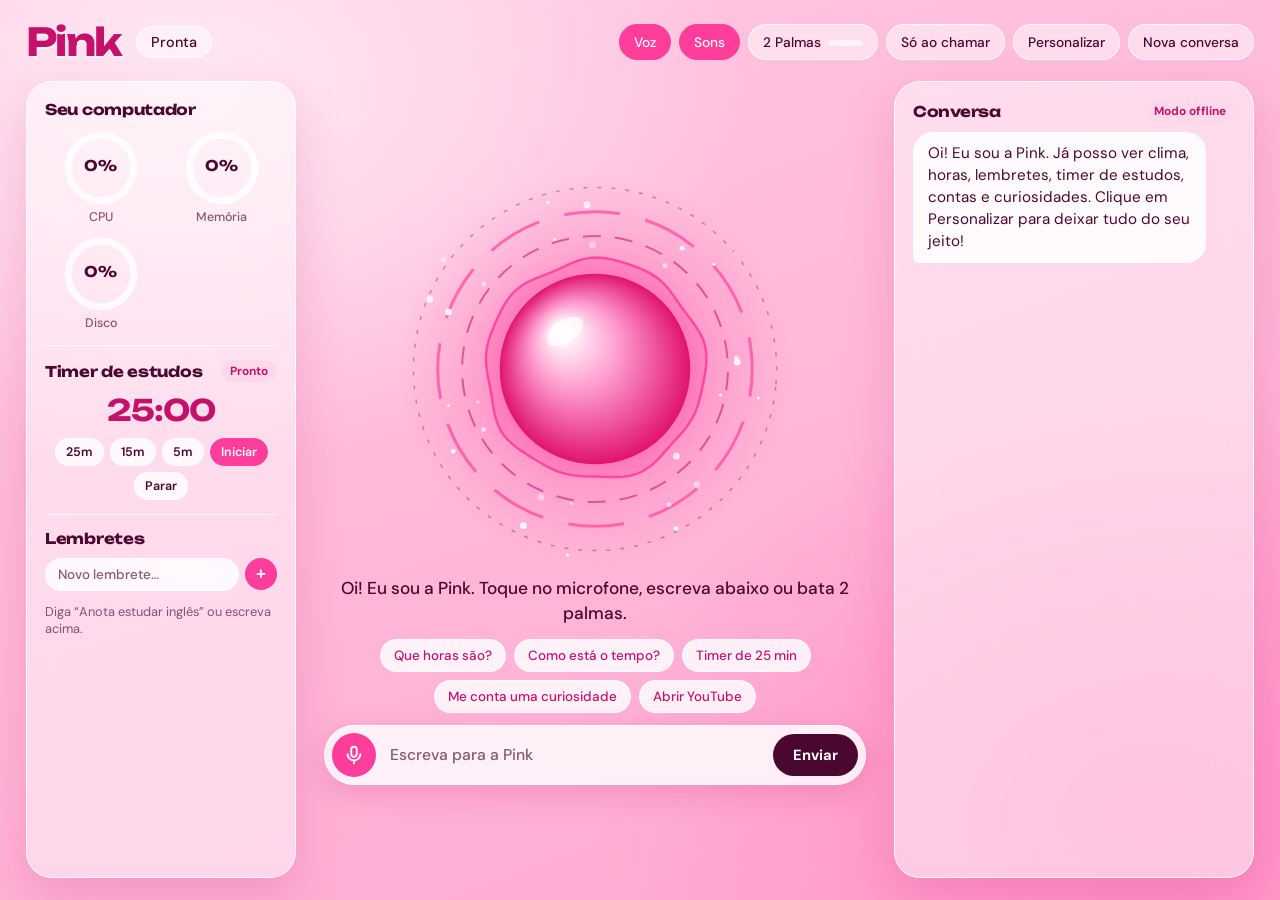
==== web/index.html @ f56048fc "Organiza projeto Pink e adiciona personalização, temas, sons e novos poderes estilo Jarvis Co-author" ====
<!doctype html>
<html lang="pt-BR" data-theme="rosa-neon">
<head>
  <meta charset="utf-8">
  <meta name="viewport" content="width=device-width, initial-scale=1">
  <title>Pink</title>
  <link rel="icon" href="data:image/svg+xml,<svg xmlns='http://www.w3.org/2000/svg' viewBox='0 0 100 100'><circle cx='50' cy='50' r='44' fill='%23ff3d9a'/><circle cx='38' cy='36' r='14' fill='%23ffd9eb'/></svg>">
  <link rel="preconnect" href="https://fonts.googleapis.com">
  <link rel="preconnect" href="https://fonts.gstatic.com" crossorigin>
  <link href="https://fonts.googleapis.com/css2?family=DM+Sans:wght@400;500;700&family=Unbounded:wght@500;700&display=swap" rel="stylesheet">
  <link rel="stylesheet" href="style.css">
</head>
<body>
  <div class="app">
    <header class="top">
      <div class="brand-wrap">
        <h1 id="brand" class="brand">Pink</h1>
        <p id="status" class="status" role="status">Pronta</p>
      </div>
      <div class="toggles">
        <button id="btnVoz" class="toggle" type="button" aria-pressed="true">Voz</button>
        <button id="btnSons" class="toggle" type="button" aria-pressed="true">Sons</button>
        <button id="btnPalmas" class="toggle" type="button" aria-pressed="false">2 Palmas<span class="medidor" aria-hidden="true"><i id="medidorBarra"></i></span></button>
        <button id="btnChamar" class="toggle" type="button" aria-pressed="false">Só ao chamar</button>
        <button id="btnPersonalizar" class="toggle" type="button">Personalizar</button>
        <button id="btnLimpar" class="toggle" type="button">Nova conversa</button>
      </div>
    </header>

    <main class="grid">
      <aside class="panel hud-left" aria-label="Painel de controle">
        <section class="hud-block">
          <h2>Seu computador</h2>
          <div class="gauges-grid">
            <div class="gauge" data-key="cpu"><svg viewBox="0 0 100 100" aria-hidden="true"><circle class="trilho" cx="50" cy="50" r="42"/><circle class="valor" cx="50" cy="50" r="42"/></svg><b>0%</b><span>CPU</span></div>
            <div class="gauge" data-key="ram"><svg viewBox="0 0 100 100" aria-hidden="true"><circle class="trilho" cx="50" cy="50" r="42"/><circle class="valor" cx="50" cy="50" r="42"/></svg><b>0%</b><span>Memória</span></div>
            <div class="gauge" data-key="disco"><svg viewBox="0 0 100 100" aria-hidden="true"><circle class="trilho" cx="50" cy="50" r="42"/><circle class="valor" cx="50" cy="50" r="42"/></svg><b>0%</b><span>Disco</span></div>
            <div class="gauge" data-key="bateria" hidden><svg viewBox="0 0 100 100" aria-hidden="true"><circle class="trilho" cx="50" cy="50" r="42"/><circle class="valor" cx="50" cy="50" r="42"/></svg><b>0%</b><span>Bateria</span></div>
          </div>
        </section>

        <section class="hud-block timer-card">
          <div class="hud-head">
            <h2>Timer de estudos</h2>
            <span id="timerLabel" class="hud-tag">Pronto</span>
          </div>
          <div id="timerDisplay" class="timer-clock">25:00</div>
          <div class="timer-presets">
            <button type="button" class="mini-pill" data-mins="25" data-label="Pomodoro">25m</button>
            <button type="button" class="mini-pill" data-mins="15" data-label="Foco">15m</button>
            <button type="button" class="mini-pill" data-mins="5" data-label="Pausa">5m</button>
            <button id="btnTimerToggle" type="button" class="mini-pill primary">Iniciar</button>
            <button id="btnTimerReset" type="button" class="mini-pill" title="Zerar timer">Parar</button>
          </div>
        </section>

        <section class="hud-block tasks-card">
          <div class="hud-head">
            <h2>Lembretes</h2>
            <button id="btnLimparFeitas" type="button" class="link-btn" hidden>Limpar feitas</button>
          </div>
          <form id="formTarefa" class="task-form" autocomplete="off">
            <input id="inputTarefa" type="text" placeholder="Novo lembrete…" aria-label="Novo lembrete" maxlength="120">
            <button type="submit" aria-label="Adicionar lembrete">+</button>
          </form>
          <ul id="listaTarefas" class="task-list"></ul>
          <p id="tarefasVazio" class="task-empty">Diga “Anota estudar inglês” ou escreva acima.</p>
        </section>
      </aside>

      <section class="stage" aria-label="Conversa por voz">
        <div class="orb-wrap">
          <canvas id="orb" aria-hidden="true"></canvas>
          <div id="orbTimerBadge" class="orb-timer-badge" hidden>
            <span id="orbTimerText">25:00</span>
            <small id="orbTimerSub">Pomodoro</small>
          </div>
        </div>
        <p id="legenda" class="legenda">Toque no microfone ou escreva abaixo.</p>
        <div class="chips" id="chips">
          <button type="button" class="chip">Que horas são?</button>
          <button type="button" class="chip">Como está o tempo?</button>
          <button type="button" class="chip">Timer de 25 min</button>
          <button type="button" class="chip">Me conta uma curiosidade</button>
          <button type="button" class="chip">Abrir YouTube</button>
        </div>
        <form id="composer" class="composer" autocomplete="off">
          <button id="btnMic" class="mic" type="button" aria-label="Falar com a assistente" aria-pressed="false">
            <svg viewBox="0 0 24 24" width="22" height="22" fill="none" stroke="currentColor" stroke-width="2" stroke-linecap="round" stroke-linejoin="round" aria-hidden="true"><rect x="9" y="3" width="6" height="11" rx="3"/><path d="M5 11a7 7 0 0 0 14 0M12 18v3"/></svg>
          </button>
          <input id="texto" type="text" placeholder="Escreva para a Pink" aria-label="Mensagem para a assistente" maxlength="500">
          <button class="enviar" type="submit">Enviar</button>
        </form>
      </section>

      <section class="panel log" aria-label="Histórico da conversa">
        <div class="hud-head">
          <h2>Conversa</h2>
          <span id="modoBadge" class="hud-tag">Modo offline</span>
        </div>
        <div id="log" class="msgs" aria-live="polite"></div>
      </section>
    </main>
  </div>

  <!-- Modal Personalizar -->
  <div id="modalPersonalizar" class="modal-backdrop" hidden role="dialog" aria-modal="true" aria-labelledby="modalTitulo">
    <div class="modal-card">
      <div class="modal-head">
        <h2 id="modalTitulo">Personalizar Assistente</h2>
        <button id="btnFecharModal" class="close-btn" type="button" aria-label="Fechar">✕</button>
      </div>

      <div class="modal-body">
        <div class="field-group">
          <label for="prefAssistente">Nome da assistente</label>
          <input id="prefAssistente" type="text" maxlength="24" placeholder="Ex: Pink, Aurora, Luna">
          <div class="name-suggestions" id="nameSuggestions">
            <button type="button" class="mini-pill" data-name="Pink">Pink</button>
            <button type="button" class="mini-pill" data-name="Aurora">Aurora</button>
            <button type="button" class="mini-pill" data-name="Luna">Luna</button>
            <button type="button" class="mini-pill" data-name="Vênus">Vênus</button>
            <button type="button" class="mini-pill" data-name="Íris">Íris</button>
            <button type="button" class="mini-pill" data-name="Stella">Stella</button>
          </div>
        </div>

        <div class="field-row">
          <div class="field-group">
            <label for="prefUsuario">Como ela te chama</label>
            <input id="prefUsuario" type="text" maxlength="24" placeholder="Seu nome (ex: Manu)">
          </div>
          <div class="field-group">
            <label for="prefCidade">Sua cidade (clima)</label>
            <input id="prefCidade" type="text" maxlength="40" placeholder="Ex: Curitiba">
          </div>
        </div>

        <div class="field-group">
          <span>Personalidade</span>
          <div class="option-grid" id="personalityGrid">
            <button type="button" class="opt-card" data-personality="carinhosa"><b>Doce &amp; Amigável</b><small>Gentil e acolhedora</small></button>
            <button type="button" class="opt-card" data-personality="jarvis"><b>Jarvis Elegante</b><small>IA de laboratório chique</small></button>
            <button type="button" class="opt-card" data-personality="divertida"><b>Divertida</b><small>Animada e espirituosa</small></button>
            <button type="button" class="opt-card" data-personality="estudos"><b>Foco &amp; Estudos</b><small>Organizada e produtiva</small></button>
          </div>
        </div>

        <div class="field-group">
          <span>Paleta de cores</span>
          <div class="theme-grid" id="themeGrid">
            <button type="button" class="theme-swatch" data-theme-pick="rosa-neon"><i class="dot dot-rosa"></i>Rosa Neon</button>
            <button type="button" class="theme-swatch" data-theme-pick="rose-gold"><i class="dot dot-rosegold"></i>Rose Gold</button>
            <button type="button" class="theme-swatch" data-theme-pick="lilas-galaxy"><i class="dot dot-lilas"></i>Lilás Galáxia</button>
            <button type="button" class="theme-swatch" data-theme-pick="cereja-cyber"><i class="dot dot-cyber"></i>Cereja Cyber</button>
          </div>
        </div>

        <div class="field-group">
          <span>Estilo do holograma</span>
          <div class="option-grid cols-3" id="orbGrid">
            <button type="button" class="opt-card" data-orb="orbital"><b>Orbital</b><small>Anéis clássicos</small></button>
            <button type="button" class="opt-card" data-orb="estelar"><b>Estelar</b><small>Com partículas</small></button>
            <button type="button" class="opt-card" data-orb="cristal"><b>Cristal Jarvis</b><small>HUD hexagonal</small></button>
          </div>
        </div>

        <div class="field-group">
          <label for="prefVoz">Voz (navegador)</label>
          <div class="voice-row">
            <select id="prefVoz"></select>
            <button id="btnTestarVoz" type="button" class="mini-pill primary">Testar voz</button>
          </div>
        </div>
      </div>

      <div class="modal-foot">
        <button id="btnSalvarModal" type="button" class="enviar">Pronto</button>
      </div>
    </div>
  </div>

  <script src="sfx.js"></script>
  <script src="palmas.js"></script>
  <script src="app.js"></script>
</body>
</html>
---- web/style.css ----
:root,
html[data-theme="rosa-neon"] {
  --bg-grad-1: #ffe9f4;
  --bg-grad-2: #ff8fc4;
  --bg-base-1: #ffc9e2;
  --bg-base-2: #ffa6d1;
  --accent-100: #ffd9eb;
  --accent-200: #ffb8d9;
  --accent-400: #ff6fb4;
  --accent-500: #ff3d9a;
  --accent-700: #c4126b;
  --texto: #4a0830;
  --texto-suave: rgba(74, 8, 48, .66);
  --vidro: rgba(255, 255, 255, .48);
  --vidro-forte: rgba(255, 255, 255, .82);
  --vidro-borda: rgba(255, 255, 255, .75);
  --bolha-ia: rgba(255, 255, 255, .88);
  --bolha-user-bg: #ff3d9a;
  --bolha-user-fg: #ffffff;
  --sombra: rgba(196, 18, 107, .18);
  --trilho: rgba(255, 255, 255, .78);
  --btn-escuro: #4a0830;
  --btn-escuro-fg: #ffffff;
  --brand-shadow: rgba(255, 255, 255, .7);
}

html[data-theme="rose-gold"] {
  --bg-grad-1: #fff5f0;
  --bg-grad-2: #e3a79c;
  --bg-base-1: #f8e3dc;
  --bg-base-2: #eec5ba;
  --accent-100: #fce9e4;
  --accent-200: #f3c4b9;
  --accent-400: #df8e82;
  --accent-500: #c7626c;
  --accent-700: #8e3540;
  --texto: #3e1920;
  --texto-suave: rgba(62, 25, 32, .68);
  --vidro: rgba(255, 249, 246, .52);
  --vidro-forte: rgba(255, 250, 247, .88);
  --vidro-borda: rgba(255, 255, 255, .78);
  --bolha-ia: rgba(255, 251, 249, .92);
  --bolha-user-bg: #c7626c;
  --bolha-user-fg: #ffffff;
  --sombra: rgba(142, 53, 64, .18);
  --trilho: rgba(255, 255, 255, .82);
  --btn-escuro: #4b1d25;
  --btn-escuro-fg: #ffffff;
  --brand-shadow: rgba(255, 255, 255, .75);
}

html[data-theme="lilas-galaxy"] {
  --bg-grad-1: #f8f2ff;
  --bg-grad-2: #b98aff;
  --bg-base-1: #eadcff;
  --bg-base-2: #d2b2ff;
  --accent-100: #f0e3ff;
  --accent-200: #dabfff;
  --accent-400: #b26eff;
  --accent-500: #9333ea;
  --accent-700: #6b21a8;
  --texto: #2b0f4a;
  --texto-suave: rgba(43, 15, 74, .68);
  --vidro: rgba(255, 255, 255, .48);
  --vidro-forte: rgba(255, 255, 255, .85);
  --vidro-borda: rgba(255, 255, 255, .75);
  --bolha-ia: rgba(255, 255, 255, .9);
  --bolha-user-bg: #9333ea;
  --bolha-user-fg: #ffffff;
  --sombra: rgba(107, 33, 168, .18);
  --trilho: rgba(255, 255, 255, .78);
  --btn-escuro: #311056;
  --btn-escuro-fg: #ffffff;
  --brand-shadow: rgba(255, 255, 255, .7);
}

html[data-theme="cereja-cyber"] {
  --bg-grad-1: #3b0836;
  --bg-grad-2: #12061e;
  --bg-base-1: #160417;
  --bg-base-2: #240726;
  --accent-100: rgba(255, 61, 154, .2);
  --accent-200: rgba(255, 111, 180, .35);
  --accent-400: #ff79c6;
  --accent-500: #ff2e93;
  --accent-700: #ff85c8;
  --texto: #ffeaf6;
  --texto-suave: rgba(255, 224, 242, .72);
  --vidro: rgba(36, 9, 38, .66);
  --vidro-forte: rgba(48, 12, 50, .92);
  --vidro-borda: rgba(255, 102, 184, .34);
  --bolha-ia: rgba(54, 15, 56, .88);
  --bolha-user-bg: #ff2e93;
  --bolha-user-fg: #ffffff;
  --sombra: rgba(0, 0, 0, .45);
  --trilho: rgba(255, 255, 255, .14);
  --btn-escuro: #ff2e93;
  --btn-escuro-fg: #ffffff;
  --brand-shadow: rgba(255, 46, 147, .35);
}

:root {
  --raio-painel: 26px;
  --raio-controle: 999px;
  --fonte-titulo: "Unbounded", "Trebuchet MS", sans-serif;
  --fonte-texto: "DM Sans", "Segoe UI", system-ui, sans-serif;
}

* { box-sizing: border-box; }
[hidden] { display: none !important; }

html, body { height: 100%; margin: 0; }

body {
  font-family: var(--fonte-texto);
  color: var(--texto);
  background:
    radial-gradient(900px 600px at 15% 10%, var(--bg-grad-1) 0%, transparent 62%),
    radial-gradient(900px 700px at 90% 90%, var(--bg-grad-2) 0%, transparent 62%),
    linear-gradient(160deg, var(--bg-base-1) 0%, var(--bg-base-2) 100%);
  background-attachment: fixed;
  overflow: hidden;
  transition: background .35s ease, color .25s ease;
}

.app {
  height: 100%;
  display: flex;
  flex-direction: column;
  padding: 18px 26px 22px;
  gap: 16px;
  max-width: 1540px;
  margin: 0 auto;
}

/* ---- Topo ---- */
.top { display: flex; align-items: center; gap: 14px; flex-wrap: wrap; }
.brand-wrap { display: flex; align-items: center; gap: 14px; }
.brand {
  font-family: var(--fonte-titulo);
  font-weight: 700;
  font-size: clamp(1.8rem, 3vw, 2.7rem);
  letter-spacing: -.04em;
  margin: 0;
  color: var(--accent-700);
  text-shadow: 0 2px 0 var(--brand-shadow);
}
.status {
  margin: 0;
  padding: 6px 14px;
  border-radius: var(--raio-controle);
  background: var(--vidro);
  border: 1px solid var(--vidro-borda);
  font-weight: 500;
  font-size: .9rem;
}
.toggles { margin-left: auto; display: flex; gap: 8px; flex-wrap: wrap; }
.toggle {
  font: 500 .86rem var(--fonte-texto);
  color: var(--texto);
  background: var(--vidro);
  border: 1px solid var(--vidro-borda);
  padding: 8px 14px;
  border-radius: var(--raio-controle);
  cursor: pointer;
  transition: background .2s, color .2s, transform .15s, border-color .2s;
}
.toggle:hover { background: var(--vidro-forte); transform: translateY(-1px); }
.toggle[aria-pressed="true"] {
  background: var(--accent-500);
  color: #fff;
  border-color: var(--accent-500);
}

.medidor {
  display: inline-block; width: 34px; height: 6px; margin-left: 8px;
  border-radius: 6px; background: rgba(255, 255, 255, .65);
  vertical-align: middle; overflow: hidden;
}
.medidor i { display: block; height: 100%; width: 0; background: var(--accent-700); }

/* ---- Grade ---- */
.grid {
  flex: 1;
  min-height: 0;
  display: grid;
  grid-template-columns: 270px minmax(0, 1fr) 360px;
  gap: 18px;
}

.panel {
  background: var(--vidro);
  border: 1px solid var(--vidro-borda);
  border-radius: var(--raio-painel);
  backdrop-filter: blur(18px);
  -webkit-backdrop-filter: blur(18px);
  padding: 18px;
  box-shadow: 0 18px 50px var(--sombra);
  min-height: 0;
}
.panel h2 {
  margin: 0;
  font: 700 .92rem var(--fonte-titulo);
  letter-spacing: -.02em;
}
.hud-head {
  display: flex;
  align-items: center;
  justify-content: space-between;
  gap: 8px;
  margin-bottom: 10px;
}
.hud-tag {
  font-size: .74rem;
  font-weight: 700;
  padding: 3px 9px;
  border-radius: var(--raio-controle);
  background: var(--accent-100);
  color: var(--accent-700);
}

/* ---- Painel Esquerdo ---- */
.hud-left {
  display: flex;
  flex-direction: column;
  gap: 14px;
  overflow-y: auto;
}
.hud-left::-webkit-scrollbar { width: 6px; }
.hud-left::-webkit-scrollbar-thumb { background: var(--accent-200); border-radius: 8px; }

.hud-block {
  padding-bottom: 14px;
  border-bottom: 1px solid var(--vidro-borda);
}
.hud-block:last-child { padding-bottom: 0; border-bottom: 0; }
.hud-block > h2 { margin-bottom: 10px; }

.gauges-grid {
  display: grid;
  grid-template-columns: repeat(2, 1fr);
  gap: 10px;
}
.gauge { position: relative; display: grid; justify-items: center; gap: 2px; }
.gauge svg { width: 78px; height: 78px; transform: rotate(-90deg); }
.gauge circle { fill: none; stroke-width: 9; }
.gauge .trilho { stroke: var(--trilho); }
.gauge .valor {
  stroke: var(--accent-500);
  stroke-linecap: round;
  stroke-dasharray: 264;
  stroke-dashoffset: 264;
  transition: stroke-dashoffset .8s ease;
}
.gauge b {
  position: absolute; top: 27px;
  font: 700 .92rem var(--fonte-titulo);
  letter-spacing: -.03em;
}
.gauge span { font-size: .78rem; font-weight: 500; color: var(--texto-suave); }

/* ---- Timer ---- */
.timer-clock {
  font: 700 1.85rem var(--fonte-titulo);
  letter-spacing: -.03em;
  color: var(--accent-700);
  text-align: center;
  margin: 4px 0 10px;
}
.timer-presets {
  display: flex;
  flex-wrap: wrap;
  gap: 6px;
  justify-content: center;
}
.mini-pill {
  font: 600 .78rem var(--fonte-texto);
  padding: 5px 10px;
  border-radius: var(--raio-controle);
  border: 1px solid var(--vidro-borda);
  background: var(--vidro-forte);
  color: var(--texto);
  cursor: pointer;
  transition: background .15s, transform .12s;
}
.mini-pill:hover { transform: translateY(-1px); }
.mini-pill.primary {
  background: var(--accent-500);
  border-color: var(--accent-500);
  color: #fff;
}

/* ---- Lembretes ---- */
.link-btn {
  border: 0;
  background: transparent;
  color: var(--accent-700);
  font: 600 .76rem var(--fonte-texto);
  cursor: pointer;
  padding: 2px 4px;
}
.link-btn:hover { text-decoration: underline; }

.task-form {
  display: flex;
  gap: 6px;
  margin-bottom: 8px;
}
.task-form input {
  flex: 1;
  min-width: 0;
  border: 1px solid var(--vidro-borda);
  border-radius: var(--raio-controle);
  background: var(--vidro-forte);
  color: var(--texto);
  padding: 7px 12px;
  font: 500 .84rem var(--fonte-texto);
}
.task-form input::placeholder { color: var(--texto-suave); }
.task-form button {
  width: 32px;
  height: 32px;
  border: 0;
  border-radius: 50%;
  background: var(--accent-500);
  color: #fff;
  font-weight: 700;
  font-size: 1.05rem;
  cursor: pointer;
  flex-shrink: 0;
}

.task-list {
  list-style: none;
  margin: 0;
  padding: 0;
  display: flex;
  flex-direction: column;
  gap: 6px;
  max-height: 180px;
  overflow-y: auto;
}
.task-item {
  display: flex;
  align-items: center;
  gap: 8px;
  padding: 6px 10px;
  border-radius: 12px;
  background: var(--vidro-forte);
  font-size: .84rem;
}
.task-item label {
  flex: 1;
  display: flex;
  align-items: center;
  gap: 8px;
  cursor: pointer;
  min-width: 0;
}
.task-item input[type="checkbox"] {
  accent-color: var(--accent-500);
  cursor: pointer;
  flex-shrink: 0;
}
.task-item span {
  overflow: hidden;
  text-overflow: ellipsis;
  white-space: nowrap;
}
.task-item.done span {
  text-decoration: line-through;
  opacity: .55;
}
.task-del {
  border: 0;
  background: transparent;
  color: var(--texto-suave);
  cursor: pointer;
  font-size: .85rem;
  padding: 2px 4px;
}
.task-del:hover { color: var(--accent-700); }
.task-empty {
  margin: 4px 0 0;
  font-size: .8rem;
  color: var(--texto-suave);
  line-height: 1.35;
}

/* ---- Palco ---- */
.stage {
  display: flex;
  flex-direction: column;
  align-items: center;
  justify-content: center;
  gap: 12px;
  min-height: 0;
  padding: 0 10px;
}
.orb-wrap {
  position: relative;
  display: grid;
  place-items: center;
  width: min(100%, 390px);
  aspect-ratio: 1;
  flex-shrink: 1;
  min-height: 0;
}
#orb { width: 100%; height: 100%; display: block; }
.orb-timer-badge {
  position: absolute;
  bottom: 8px;
  padding: 5px 14px;
  border-radius: var(--raio-controle);
  background: var(--vidro-forte);
  border: 1px solid var(--vidro-borda);
  box-shadow: 0 8px 24px var(--sombra);
  display: flex;
  align-items: baseline;
  gap: 8px;
  pointer-events: none;
}
.orb-timer-badge span {
  font: 700 .95rem var(--fonte-titulo);
  color: var(--accent-700);
}
.orb-timer-badge small {
  font-size: .78rem;
  font-weight: 600;
  color: var(--texto-suave);
}

.legenda {
  margin: 0;
  min-height: 2.9em;
  max-width: 560px;
  text-align: center;
  font-size: 1.08rem;
  line-height: 1.42;
  font-weight: 500;
}
.chips { display: flex; flex-wrap: wrap; gap: 8px; justify-content: center; max-width: 640px; }
.chip {
  font: 500 .84rem var(--fonte-texto);
  color: var(--accent-700);
  background: var(--vidro-forte);
  border: 1px solid var(--vidro-borda);
  padding: 7px 13px;
  border-radius: var(--raio-controle);
  cursor: pointer;
  transition: transform .15s, background .2s;
}
.chip:hover { transform: translateY(-1px); background: var(--vidro-forte); filter: brightness(1.04); }

.composer {
  width: min(100%, 620px);
  display: flex; align-items: center; gap: 10px;
  background: var(--vidro-forte);
  border: 1px solid var(--vidro-borda);
  border-radius: var(--raio-controle);
  padding: 7px;
  box-shadow: 0 10px 30px var(--sombra);
}
.composer input {
  flex: 1; border: 0; outline: 0; background: transparent;
  font: 500 .98rem var(--fonte-texto); color: var(--texto); padding: 8px 4px; min-width: 0;
}
.composer input::placeholder { color: var(--texto-suave); }
.mic {
  width: 44px; height: 44px; border-radius: 50%; border: 0; cursor: pointer;
  background: var(--accent-500); color: #fff; display: grid; place-items: center;
  transition: transform .2s, box-shadow .2s, background .2s; flex-shrink: 0;
}
.mic:hover { transform: scale(1.06); }
.mic[aria-pressed="true"] {
  background: var(--accent-700);
  box-shadow: 0 0 0 6px rgba(255, 61, 154, .32);
}
.enviar {
  border: 0; cursor: pointer; border-radius: var(--raio-controle);
  padding: 11px 20px; font: 700 .92rem var(--fonte-texto);
  background: var(--btn-escuro); color: var(--btn-escuro-fg); transition: filter .2s;
}
.enviar:hover { filter: brightness(1.12); }

/* ---- Conversa ---- */
.log { display: flex; flex-direction: column; }
.msgs { flex: 1; overflow-y: auto; display: flex; flex-direction: column; gap: 11px; padding-right: 4px; }
.msg { max-width: 92%; padding: 11px 15px; line-height: 1.44; font-size: .95rem; }
.msg.voce {
  align-self: flex-end; background: var(--bolha-user-bg); color: var(--bolha-user-fg);
  border-radius: 20px 20px 6px 20px;
}
.msg.pink {
  align-self: flex-start; background: var(--bolha-ia); color: var(--texto);
  border-radius: 20px 20px 20px 6px;
}
.msg .acao {
  display: block; margin-top: 8px; padding-top: 7px;
  border-top: 1px dashed var(--accent-200); font-size: .84rem; color: var(--accent-700);
}
.msg .acao-link {
  display: inline-flex;
  align-items: center;
  gap: 5px;
  margin-top: 8px;
  margin-right: 6px;
  padding: 5px 11px;
  border-radius: var(--raio-controle);
  background: var(--accent-100);
  color: var(--accent-700);
  font-size: .82rem;
  font-weight: 700;
  text-decoration: none;
}
.msg .acao-link:hover { filter: brightness(0.95); }

.msgs::-webkit-scrollbar { width: 7px; }
.msgs::-webkit-scrollbar-thumb { background: var(--accent-200); border-radius: 8px; }

/* ---- Modal Personalizar ---- */
.modal-backdrop {
  position: fixed;
  inset: 0;
  z-index: 40;
  background: rgba(20, 4, 18, .48);
  backdrop-filter: blur(6px);
  display: grid;
  place-items: center;
  padding: 20px;
}
.modal-card {
  width: min(100%, 560px);
  max-height: 90vh;
  overflow-y: auto;
  background: var(--vidro-forte);
  color: var(--texto);
  border: 1px solid var(--vidro-borda);
  border-radius: 28px;
  padding: 22px 24px;
  box-shadow: 0 24px 70px rgba(0, 0, 0, .28);
}
.modal-head {
  display: flex;
  align-items: center;
  justify-content: space-between;
  margin-bottom: 16px;
}
.modal-head h2 {
  margin: 0;
  font: 700 1.15rem var(--fonte-titulo);
}
.close-btn {
  width: 34px; height: 34px;
  border-radius: 50%;
  border: 1px solid var(--vidro-borda);
  background: var(--vidro);
  color: var(--texto);
  cursor: pointer;
  font-size: 1rem;
}
.modal-body { display: flex; flex-direction: column; gap: 16px; }
.field-row { display: grid; grid-template-columns: 1fr 1fr; gap: 12px; }
.field-group { display: flex; flex-direction: column; gap: 7px; }
.field-group label, .field-group > span {
  font-size: .84rem;
  font-weight: 700;
  color: var(--texto-suave);
}
.field-group input, .field-group select {
  border: 1px solid var(--vidro-borda);
  background: var(--vidro);
  color: var(--texto);
  border-radius: 14px;
  padding: 10px 12px;
  font: 500 .92rem var(--fonte-texto);
}
.name-suggestions { display: flex; flex-wrap: wrap; gap: 6px; }

.option-grid { display: grid; grid-template-columns: 1fr 1fr; gap: 8px; }
.option-grid.cols-3 { grid-template-columns: repeat(3, 1fr); }
.opt-card {
  text-align: left;
  padding: 10px 12px;
  border-radius: 16px;
  border: 1px solid var(--vidro-borda);
  background: var(--vidro);
  color: var(--texto);
  cursor: pointer;
  display: flex;
  flex-direction: column;
  gap: 2px;
  transition: border-color .15s, background .15s;
}
.opt-card b { font-size: .88rem; }
.opt-card small { font-size: .76rem; color: var(--texto-suave); }
.opt-card.active {
  border-color: var(--accent-500);
  background: var(--accent-100);
}

.theme-grid { display: grid; grid-template-columns: repeat(2, 1fr); gap: 8px; }
.theme-swatch {
  display: flex;
  align-items: center;
  gap: 10px;
  padding: 10px 12px;
  border-radius: 16px;
  border: 1px solid var(--vidro-borda);
  background: var(--vidro);
  color: var(--texto);
  font: 600 .86rem var(--fonte-texto);
  cursor: pointer;
}
.theme-swatch.active {
  border-color: var(--accent-500);
  background: var(--accent-100);
}
.dot {
  width: 20px; height: 20px; border-radius: 50%; flex-shrink: 0;
  border: 2px solid #fff;
}
.dot-rosa { background: linear-gradient(135deg, #ff8fc4, #ff3d9a); }
.dot-rosegold { background: linear-gradient(135deg, #f3c4b9, #c7626c); }
.dot-lilas { background: linear-gradient(135deg, #d2b2ff, #9333ea); }
.dot-cyber { background: linear-gradient(135deg, #240726, #ff2e93); }

.voice-row { display: flex; gap: 8px; }
.voice-row select { flex: 1; min-width: 0; }
.modal-foot { margin-top: 18px; display: flex; justify-content: flex-end; }

/* ---- Foco e acessibilidade ---- */
button:focus-visible, input:focus-visible, select:focus-visible {
  outline: 3px solid var(--accent-700);
  outline-offset: 2px;
}

/* ---- Telas menores ---- */
@media (max-width: 1120px) {
  body { overflow: auto; }
  .app { height: auto; min-height: 100%; padding: 14px; }
  .grid { grid-template-columns: 1fr; }
  .stage { order: -1; }
  .orb-wrap { width: min(100%, 300px); }
  .log { height: 360px; }
}
@media (max-width: 600px) {
  .field-row, .option-grid.cols-3 { grid-template-columns: 1fr; }
}

@media (prefers-reduced-motion: reduce) {
  * { transition: none !important; }
}
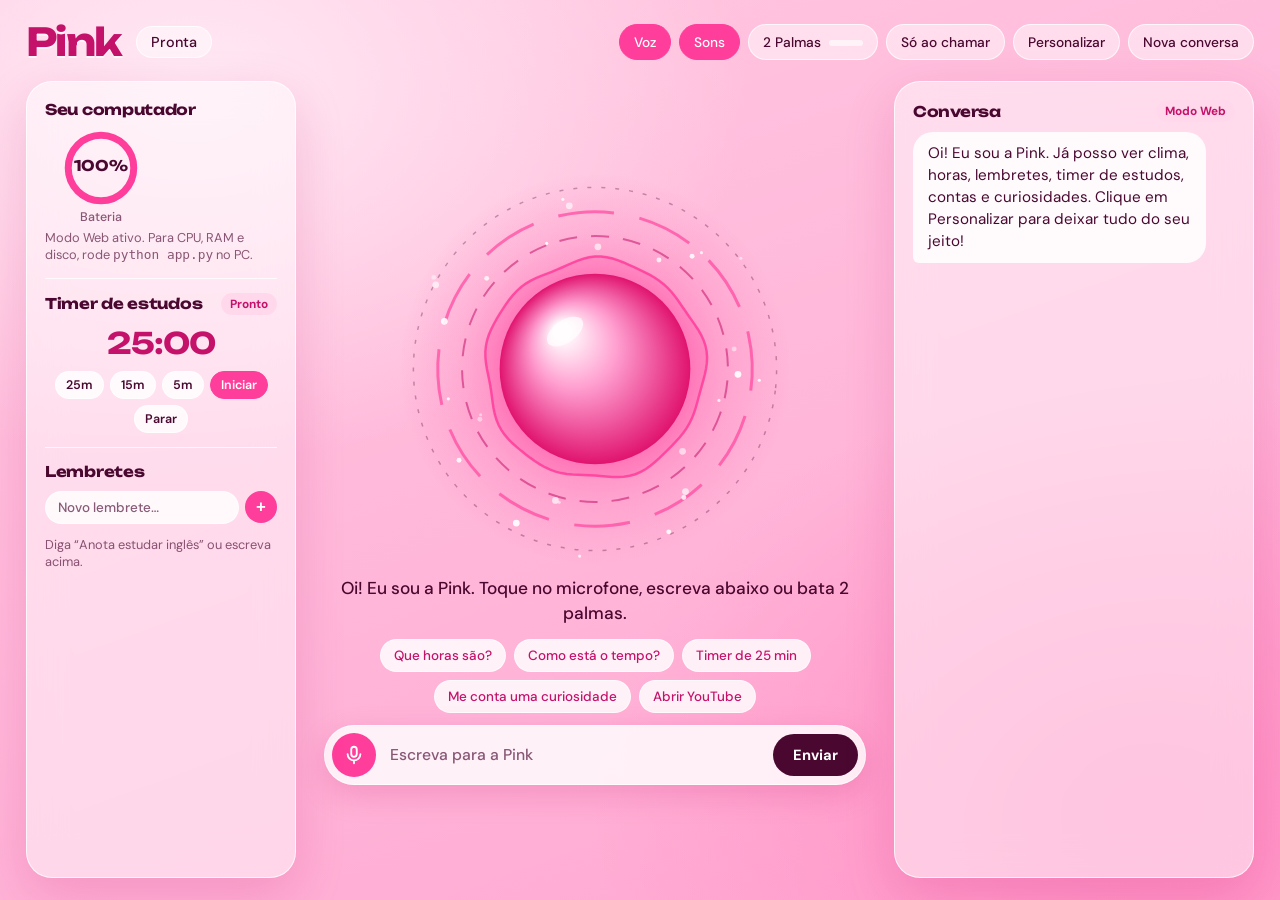
==== commit de27091e: "Corrige erro 404 do GitHub Pages e adiciona modo Web completo no navegador Co-authored-by: arena-age" ====
--- a/web/index.html
+++ b/web/index.html
@@ -31,12 +31,13 @@
       <aside class="panel hud-left" aria-label="Painel de controle">
         <section class="hud-block">
           <h2>Seu computador</h2>
-          <div class="gauges-grid">
+          <div id="gaugesGrid" class="gauges-grid">
             <div class="gauge" data-key="cpu"><svg viewBox="0 0 100 100" aria-hidden="true"><circle class="trilho" cx="50" cy="50" r="42"/><circle class="valor" cx="50" cy="50" r="42"/></svg><b>0%</b><span>CPU</span></div>
             <div class="gauge" data-key="ram"><svg viewBox="0 0 100 100" aria-hidden="true"><circle class="trilho" cx="50" cy="50" r="42"/><circle class="valor" cx="50" cy="50" r="42"/></svg><b>0%</b><span>Memória</span></div>
             <div class="gauge" data-key="disco"><svg viewBox="0 0 100 100" aria-hidden="true"><circle class="trilho" cx="50" cy="50" r="42"/><circle class="valor" cx="50" cy="50" r="42"/></svg><b>0%</b><span>Disco</span></div>
             <div class="gauge" data-key="bateria" hidden><svg viewBox="0 0 100 100" aria-hidden="true"><circle class="trilho" cx="50" cy="50" r="42"/><circle class="valor" cx="50" cy="50" r="42"/></svg><b>0%</b><span>Bateria</span></div>
           </div>
+          <p id="pcHint" class="task-empty" hidden>Modo Web ativo. Para CPU, RAM e disco, rode <code>python app.py</code> no PC.</p>
         </section>
 
         <section class="hud-block timer-card">
@@ -182,6 +183,7 @@
 
   <script src="sfx.js"></script>
   <script src="palmas.js"></script>
+  <script src="local_brain.js"></script>
   <script src="app.js"></script>
 </body>
 </html>
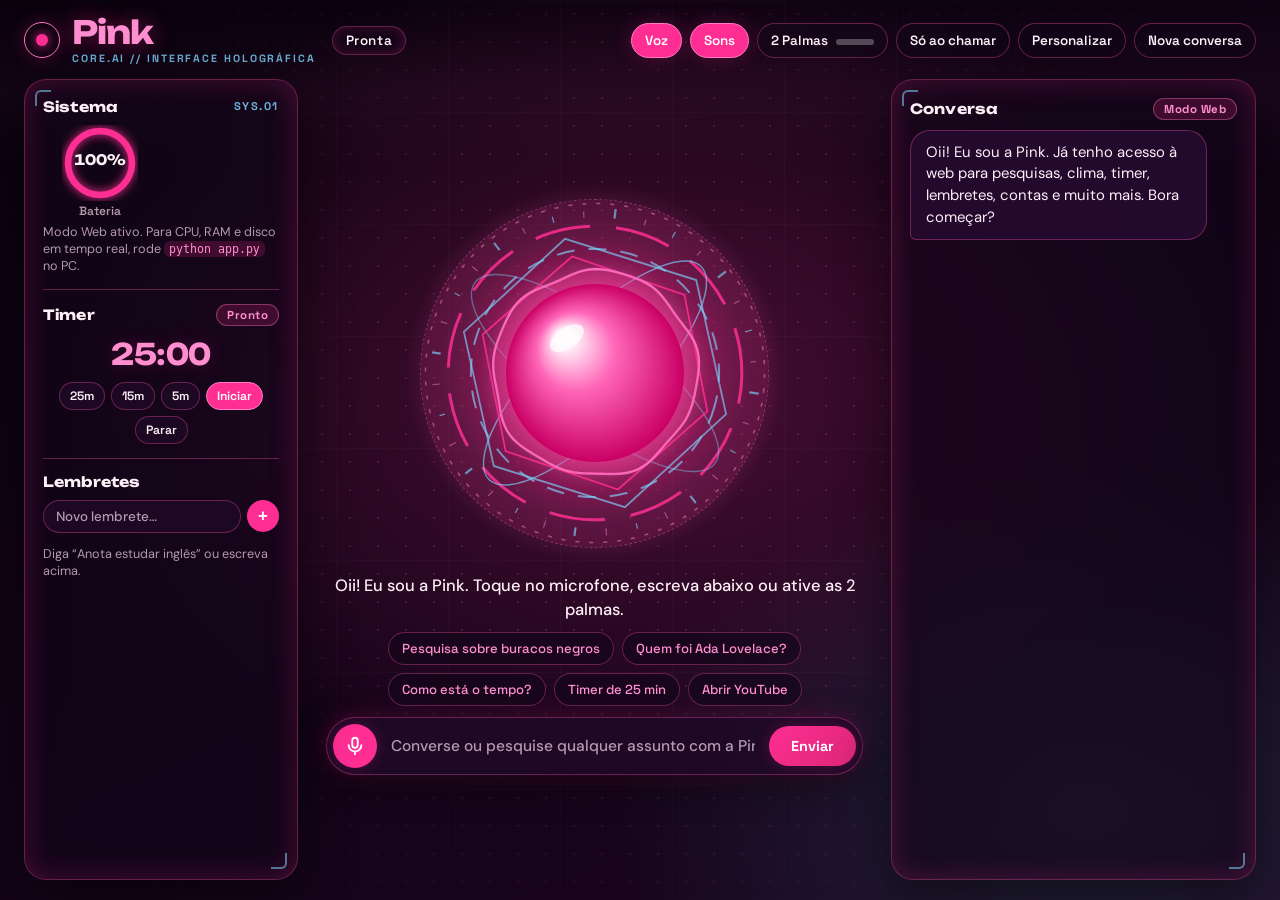
==== commit b0e8f648: "HUD futurista 3D, pesquisa real na web, voz de amiga, palmas calibradas e autostart Windows Co-autho" ====
--- a/web/index.html
+++ b/web/index.html
@@ -1,20 +1,29 @@
 <!doctype html>
-<html lang="pt-BR" data-theme="rosa-neon">
+<html lang="pt-BR" data-theme="rosa-futuro">
 <head>
   <meta charset="utf-8">
   <meta name="viewport" content="width=device-width, initial-scale=1">
   <title>Pink</title>
-  <link rel="icon" href="data:image/svg+xml,<svg xmlns='http://www.w3.org/2000/svg' viewBox='0 0 100 100'><circle cx='50' cy='50' r='44' fill='%23ff3d9a'/><circle cx='38' cy='36' r='14' fill='%23ffd9eb'/></svg>">
+  <link rel="icon" href="data:image/svg+xml,<svg xmlns='http://www.w3.org/2000/svg' viewBox='0 0 100 100'><circle cx='50' cy='50' r='44' fill='%23ff2e93'/><circle cx='38' cy='36' r='14' fill='%23ffd9eb'/></svg>">
   <link rel="preconnect" href="https://fonts.googleapis.com">
   <link rel="preconnect" href="https://fonts.gstatic.com" crossorigin>
-  <link href="https://fonts.googleapis.com/css2?family=DM+Sans:wght@400;500;700&family=Unbounded:wght@500;700&display=swap" rel="stylesheet">
+  <link href="https://fonts.googleapis.com/css2?family=DM+Sans:wght@400;500;700&family=Space+Grotesk:wght@500;700&family=Unbounded:wght@500;700&display=swap" rel="stylesheet">
   <link rel="stylesheet" href="style.css">
 </head>
 <body>
+  <div class="hud-bg" aria-hidden="true">
+    <div class="hud-grid"></div>
+    <div class="hud-scanline"></div>
+  </div>
+
   <div class="app">
     <header class="top">
       <div class="brand-wrap">
-        <h1 id="brand" class="brand">Pink</h1>
+        <div class="brand-badge" aria-hidden="true"><span></span></div>
+        <div>
+          <h1 id="brand" class="brand">Pink</h1>
+          <span class="brand-sub">CORE.AI // INTERFACE HOLOGRÁFICA</span>
+        </div>
         <p id="status" class="status" role="status">Pronta</p>
       </div>
       <div class="toggles">
@@ -30,19 +39,22 @@
     <main class="grid">
       <aside class="panel hud-left" aria-label="Painel de controle">
         <section class="hud-block">
-          <h2>Seu computador</h2>
+          <div class="hud-head">
+            <h2>Sistema</h2>
+            <span class="hud-code">SYS.01</span>
+          </div>
           <div id="gaugesGrid" class="gauges-grid">
             <div class="gauge" data-key="cpu"><svg viewBox="0 0 100 100" aria-hidden="true"><circle class="trilho" cx="50" cy="50" r="42"/><circle class="valor" cx="50" cy="50" r="42"/></svg><b>0%</b><span>CPU</span></div>
             <div class="gauge" data-key="ram"><svg viewBox="0 0 100 100" aria-hidden="true"><circle class="trilho" cx="50" cy="50" r="42"/><circle class="valor" cx="50" cy="50" r="42"/></svg><b>0%</b><span>Memória</span></div>
             <div class="gauge" data-key="disco"><svg viewBox="0 0 100 100" aria-hidden="true"><circle class="trilho" cx="50" cy="50" r="42"/><circle class="valor" cx="50" cy="50" r="42"/></svg><b>0%</b><span>Disco</span></div>
             <div class="gauge" data-key="bateria" hidden><svg viewBox="0 0 100 100" aria-hidden="true"><circle class="trilho" cx="50" cy="50" r="42"/><circle class="valor" cx="50" cy="50" r="42"/></svg><b>0%</b><span>Bateria</span></div>
           </div>
-          <p id="pcHint" class="task-empty" hidden>Modo Web ativo. Para CPU, RAM e disco, rode <code>python app.py</code> no PC.</p>
+          <p id="pcHint" class="task-empty" hidden>Modo Web ativo. Para CPU, RAM e disco em tempo real, rode <code>python app.py</code> no PC.</p>
         </section>
 
         <section class="hud-block timer-card">
           <div class="hud-head">
-            <h2>Timer de estudos</h2>
+            <h2>Timer</h2>
             <span id="timerLabel" class="hud-tag">Pronto</span>
           </div>
           <div id="timerDisplay" class="timer-clock">25:00</div>
@@ -71,6 +83,7 @@
 
       <section class="stage" aria-label="Conversa por voz">
         <div class="orb-wrap">
+          <div class="hud-reticle" aria-hidden="true"></div>
           <canvas id="orb" aria-hidden="true"></canvas>
           <div id="orbTimerBadge" class="orb-timer-badge" hidden>
             <span id="orbTimerText">25:00</span>
@@ -79,17 +92,17 @@
         </div>
         <p id="legenda" class="legenda">Toque no microfone ou escreva abaixo.</p>
         <div class="chips" id="chips">
-          <button type="button" class="chip">Que horas são?</button>
+          <button type="button" class="chip">Pesquisa sobre buracos negros</button>
+          <button type="button" class="chip">Quem foi Ada Lovelace?</button>
           <button type="button" class="chip">Como está o tempo?</button>
           <button type="button" class="chip">Timer de 25 min</button>
-          <button type="button" class="chip">Me conta uma curiosidade</button>
           <button type="button" class="chip">Abrir YouTube</button>
         </div>
         <form id="composer" class="composer" autocomplete="off">
           <button id="btnMic" class="mic" type="button" aria-label="Falar com a assistente" aria-pressed="false">
             <svg viewBox="0 0 24 24" width="22" height="22" fill="none" stroke="currentColor" stroke-width="2" stroke-linecap="round" stroke-linejoin="round" aria-hidden="true"><rect x="9" y="3" width="6" height="11" rx="3"/><path d="M5 11a7 7 0 0 0 14 0M12 18v3"/></svg>
           </button>
-          <input id="texto" type="text" placeholder="Escreva para a Pink" aria-label="Mensagem para a assistente" maxlength="500">
+          <input id="texto" type="text" placeholder="Escreva ou pesquise qualquer coisa…" aria-label="Mensagem para a assistente" maxlength="500">
           <button class="enviar" type="submit">Enviar</button>
         </form>
       </section>
@@ -97,7 +110,7 @@
       <section class="panel log" aria-label="Histórico da conversa">
         <div class="hud-head">
           <h2>Conversa</h2>
-          <span id="modoBadge" class="hud-tag">Modo offline</span>
+          <span id="modoBadge" class="hud-tag">Modo Web</span>
         </div>
         <div id="log" class="msgs" aria-live="polite"></div>
       </section>
@@ -108,7 +121,7 @@
   <div id="modalPersonalizar" class="modal-backdrop" hidden role="dialog" aria-modal="true" aria-labelledby="modalTitulo">
     <div class="modal-card">
       <div class="modal-head">
-        <h2 id="modalTitulo">Personalizar Assistente</h2>
+        <h2 id="modalTitulo">Personalizar Interface &amp; Voz</h2>
         <button id="btnFecharModal" class="close-btn" type="button" aria-label="Fechar">✕</button>
       </div>
 
@@ -140,7 +153,7 @@
         <div class="field-group">
           <span>Personalidade</span>
           <div class="option-grid" id="personalityGrid">
-            <button type="button" class="opt-card" data-personality="carinhosa"><b>Doce &amp; Amigável</b><small>Gentil e acolhedora</small></button>
+            <button type="button" class="opt-card" data-personality="carinhosa"><b>Melhor Amiga</b><small>Natural, próxima e carinhosa</small></button>
             <button type="button" class="opt-card" data-personality="jarvis"><b>Jarvis Elegante</b><small>IA de laboratório chique</small></button>
             <button type="button" class="opt-card" data-personality="divertida"><b>Divertida</b><small>Animada e espirituosa</small></button>
             <button type="button" class="opt-card" data-personality="estudos"><b>Foco &amp; Estudos</b><small>Organizada e produtiva</small></button>
@@ -148,30 +161,49 @@
         </div>
 
         <div class="field-group">
-          <span>Paleta de cores</span>
+          <span>Paleta futurista</span>
           <div class="theme-grid" id="themeGrid">
-            <button type="button" class="theme-swatch" data-theme-pick="rosa-neon"><i class="dot dot-rosa"></i>Rosa Neon</button>
+            <button type="button" class="theme-swatch" data-theme-pick="rosa-futuro"><i class="dot dot-futuro"></i>Rosa Futuro HUD</button>
+            <button type="button" class="theme-swatch" data-theme-pick="rosa-neon"><i class="dot dot-rosa"></i>Rosa Neon Claro</button>
             <button type="button" class="theme-swatch" data-theme-pick="rose-gold"><i class="dot dot-rosegold"></i>Rose Gold</button>
             <button type="button" class="theme-swatch" data-theme-pick="lilas-galaxy"><i class="dot dot-lilas"></i>Lilás Galáxia</button>
-            <button type="button" class="theme-swatch" data-theme-pick="cereja-cyber"><i class="dot dot-cyber"></i>Cereja Cyber</button>
           </div>
         </div>
 
         <div class="field-group">
           <span>Estilo do holograma</span>
           <div class="option-grid cols-3" id="orbGrid">
+            <button type="button" class="opt-card" data-orb="cristal"><b>Cristal Jarvis</b><small>Anéis 3D &amp; HUD</small></button>
+            <button type="button" class="opt-card" data-orb="estelar"><b>Estelar</b><small>Com partículas</small></button>
             <button type="button" class="opt-card" data-orb="orbital"><b>Orbital</b><small>Anéis clássicos</small></button>
-            <button type="button" class="opt-card" data-orb="estelar"><b>Estelar</b><small>Com partículas</small></button>
-            <button type="button" class="opt-card" data-orb="cristal"><b>Cristal Jarvis</b><small>HUD hexagonal</small></button>
-          </div>
-        </div>
-
-        <div class="field-group">
-          <label for="prefVoz">Voz (navegador)</label>
+          </div>
+        </div>
+
+        <div class="field-group">
+          <span>Estilo da voz (Voz de Amiga)</span>
+          <div class="option-grid cols-3" id="voicePresetGrid">
+            <button type="button" class="opt-card" data-vpreset="amiga"><b>Voz de Amiga</b><small>Tom natural e leve</small></button>
+            <button type="button" class="opt-card" data-vpreset="suave"><b>Suave &amp; Calma</b><small>Mais tranquila</small></button>
+            <button type="button" class="opt-card" data-vpreset="animada"><b>Animada</b><small>Cheia de energia</small></button>
+          </div>
+        </div>
+
+        <div class="field-group">
+          <label for="prefVoz">Modelo de voz no navegador (dica: use Edge para vozes “Natural”)</label>
           <div class="voice-row">
             <select id="prefVoz"></select>
             <button id="btnTestarVoz" type="button" class="mini-pill primary">Testar voz</button>
           </div>
+        </div>
+
+        <div class="field-group">
+          <span>Sensibilidade das 2 Palmas</span>
+          <div class="option-grid cols-3" id="clapSensGrid">
+            <button type="button" class="opt-card" data-sens="alta"><b>Alta</b><small>Mais sensível</small></button>
+            <button type="button" class="opt-card" data-sens="normal"><b>Normal</b><small>Equilibrada</small></button>
+            <button type="button" class="opt-card" data-sens="baixa"><b>Baixa</b><small>Ambiente barulhento</small></button>
+          </div>
+          <small class="hint-text">Dica: no Windows, execute <code>instalar_autostart.bat</code> uma vez para ela abrir sozinha com o PC e já responder às palmas sem clicar em nada.</small>
         </div>
       </div>
 
--- a/web/style.css
+++ b/web/style.css
@@ -1,27 +1,59 @@
 :root,
+html[data-theme="rosa-futuro"],
+html[data-theme="cereja-cyber"] {
+  --bg-grad-1: rgba(255, 46, 147, .24);
+  --bg-grad-2: rgba(103, 232, 249, .14);
+  --bg-base-1: #09020d;
+  --bg-base-2: #1b0520;
+  --grid-dot: rgba(255, 118, 189, .14);
+  --accent-100: rgba(255, 46, 147, .18);
+  --accent-200: rgba(255, 121, 198, .38);
+  --accent-400: #ff79c6;
+  --accent-500: #ff2e93;
+  --accent-700: #ff8ed0;
+  --holo-cyan: #7dd3fc;
+  --texto: #fff0f8;
+  --texto-suave: rgba(255, 224, 242, .68);
+  --vidro: rgba(20, 6, 26, .68);
+  --vidro-forte: rgba(31, 9, 39, .92);
+  --vidro-borda: rgba(255, 84, 174, .34);
+  --bolha-ia: rgba(38, 12, 48, .88);
+  --bolha-user-bg: linear-gradient(135deg, #ff2e93, #d946ef);
+  --bolha-user-fg: #ffffff;
+  --sombra: rgba(0, 0, 0, .52);
+  --glow-borda: rgba(255, 46, 147, .22);
+  --trilho: rgba(255, 255, 255, .12);
+  --btn-escuro: linear-gradient(135deg, #ff2e93, #db2777);
+  --btn-escuro-fg: #ffffff;
+  --brand-shadow: rgba(255, 46, 147, .45);
+}
+
 html[data-theme="rosa-neon"] {
   --bg-grad-1: #ffe9f4;
   --bg-grad-2: #ff8fc4;
-  --bg-base-1: #ffc9e2;
-  --bg-base-2: #ffa6d1;
+  --bg-base-1: #ffd2e8;
+  --bg-base-2: #ffadd4;
+  --grid-dot: rgba(196, 18, 107, .11);
   --accent-100: #ffd9eb;
   --accent-200: #ffb8d9;
   --accent-400: #ff6fb4;
   --accent-500: #ff3d9a;
   --accent-700: #c4126b;
+  --holo-cyan: #c4126b;
   --texto: #4a0830;
   --texto-suave: rgba(74, 8, 48, .66);
-  --vidro: rgba(255, 255, 255, .48);
-  --vidro-forte: rgba(255, 255, 255, .82);
-  --vidro-borda: rgba(255, 255, 255, .75);
-  --bolha-ia: rgba(255, 255, 255, .88);
-  --bolha-user-bg: #ff3d9a;
+  --vidro: rgba(255, 255, 255, .52);
+  --vidro-forte: rgba(255, 255, 255, .88);
+  --vidro-borda: rgba(255, 255, 255, .8);
+  --bolha-ia: rgba(255, 255, 255, .9);
+  --bolha-user-bg: linear-gradient(135deg, #ff3d9a, #e11d74);
   --bolha-user-fg: #ffffff;
-  --sombra: rgba(196, 18, 107, .18);
+  --sombra: rgba(196, 18, 107, .16);
+  --glow-borda: rgba(255, 61, 154, .18);
   --trilho: rgba(255, 255, 255, .78);
   --btn-escuro: #4a0830;
   --btn-escuro-fg: #ffffff;
-  --brand-shadow: rgba(255, 255, 255, .7);
+  --brand-shadow: rgba(255, 255, 255, .75);
 }
 
 html[data-theme="rose-gold"] {
@@ -29,20 +61,23 @@
   --bg-grad-2: #e3a79c;
   --bg-base-1: #f8e3dc;
   --bg-base-2: #eec5ba;
+  --grid-dot: rgba(142, 53, 64, .10);
   --accent-100: #fce9e4;
   --accent-200: #f3c4b9;
   --accent-400: #df8e82;
   --accent-500: #c7626c;
   --accent-700: #8e3540;
+  --holo-cyan: #8e3540;
   --texto: #3e1920;
   --texto-suave: rgba(62, 25, 32, .68);
-  --vidro: rgba(255, 249, 246, .52);
-  --vidro-forte: rgba(255, 250, 247, .88);
-  --vidro-borda: rgba(255, 255, 255, .78);
+  --vidro: rgba(255, 249, 246, .56);
+  --vidro-forte: rgba(255, 250, 247, .9);
+  --vidro-borda: rgba(255, 255, 255, .82);
   --bolha-ia: rgba(255, 251, 249, .92);
-  --bolha-user-bg: #c7626c;
+  --bolha-user-bg: linear-gradient(135deg, #c7626c, #a44551);
   --bolha-user-fg: #ffffff;
   --sombra: rgba(142, 53, 64, .18);
+  --glow-borda: rgba(199, 98, 108, .18);
   --trilho: rgba(255, 255, 255, .82);
   --btn-escuro: #4b1d25;
   --btn-escuro-fg: #ffffff;
@@ -50,59 +85,38 @@
 }
 
 html[data-theme="lilas-galaxy"] {
-  --bg-grad-1: #f8f2ff;
-  --bg-grad-2: #b98aff;
-  --bg-base-1: #eadcff;
-  --bg-base-2: #d2b2ff;
-  --accent-100: #f0e3ff;
-  --accent-200: #dabfff;
-  --accent-400: #b26eff;
-  --accent-500: #9333ea;
-  --accent-700: #6b21a8;
-  --texto: #2b0f4a;
-  --texto-suave: rgba(43, 15, 74, .68);
-  --vidro: rgba(255, 255, 255, .48);
-  --vidro-forte: rgba(255, 255, 255, .85);
-  --vidro-borda: rgba(255, 255, 255, .75);
-  --bolha-ia: rgba(255, 255, 255, .9);
-  --bolha-user-bg: #9333ea;
+  --bg-grad-1: #2a104f;
+  --bg-grad-2: rgba(168, 85, 247, .24);
+  --bg-base-1: #0e061d;
+  --bg-base-2: #1f0a3a;
+  --grid-dot: rgba(192, 132, 252, .16);
+  --accent-100: rgba(168, 85, 247, .22);
+  --accent-200: rgba(216, 180, 254, .38);
+  --accent-400: #c084fc;
+  --accent-500: #a855f7;
+  --accent-700: #e9d5ff;
+  --holo-cyan: #67e8f9;
+  --texto: #f5ecff;
+  --texto-suave: rgba(233, 213, 255, .70);
+  --vidro: rgba(26, 10, 48, .68);
+  --vidro-forte: rgba(36, 14, 66, .92);
+  --vidro-borda: rgba(192, 132, 252, .35);
+  --bolha-ia: rgba(45, 18, 82, .88);
+  --bolha-user-bg: linear-gradient(135deg, #a855f7, #ec4899);
   --bolha-user-fg: #ffffff;
-  --sombra: rgba(107, 33, 168, .18);
-  --trilho: rgba(255, 255, 255, .78);
-  --btn-escuro: #311056;
+  --sombra: rgba(0, 0, 0, .5);
+  --glow-borda: rgba(168, 85, 247, .24);
+  --trilho: rgba(255, 255, 255, .14);
+  --btn-escuro: linear-gradient(135deg, #a855f7, #9333ea);
   --btn-escuro-fg: #ffffff;
-  --brand-shadow: rgba(255, 255, 255, .7);
-}
-
-html[data-theme="cereja-cyber"] {
-  --bg-grad-1: #3b0836;
-  --bg-grad-2: #12061e;
-  --bg-base-1: #160417;
-  --bg-base-2: #240726;
-  --accent-100: rgba(255, 61, 154, .2);
-  --accent-200: rgba(255, 111, 180, .35);
-  --accent-400: #ff79c6;
-  --accent-500: #ff2e93;
-  --accent-700: #ff85c8;
-  --texto: #ffeaf6;
-  --texto-suave: rgba(255, 224, 242, .72);
-  --vidro: rgba(36, 9, 38, .66);
-  --vidro-forte: rgba(48, 12, 50, .92);
-  --vidro-borda: rgba(255, 102, 184, .34);
-  --bolha-ia: rgba(54, 15, 56, .88);
-  --bolha-user-bg: #ff2e93;
-  --bolha-user-fg: #ffffff;
-  --sombra: rgba(0, 0, 0, .45);
-  --trilho: rgba(255, 255, 255, .14);
-  --btn-escuro: #ff2e93;
-  --btn-escuro-fg: #ffffff;
-  --brand-shadow: rgba(255, 46, 147, .35);
+  --brand-shadow: rgba(168, 85, 247, .42);
 }
 
 :root {
-  --raio-painel: 26px;
+  --raio-painel: 22px;
   --raio-controle: 999px;
-  --fonte-titulo: "Unbounded", "Trebuchet MS", sans-serif;
+  --fonte-titulo: "Unbounded", "Space Grotesk", sans-serif;
+  --fonte-tech: "Space Grotesk", "DM Sans", sans-serif;
   --fonte-texto: "DM Sans", "Segoe UI", system-ui, sans-serif;
 }
 
@@ -115,93 +129,194 @@
   font-family: var(--fonte-texto);
   color: var(--texto);
   background:
-    radial-gradient(900px 600px at 15% 10%, var(--bg-grad-1) 0%, transparent 62%),
-    radial-gradient(900px 700px at 90% 90%, var(--bg-grad-2) 0%, transparent 62%),
+    radial-gradient(920px 640px at 50% 42%, var(--bg-grad-1) 0%, transparent 65%),
+    radial-gradient(760px 580px at 85% 90%, var(--bg-grad-2) 0%, transparent 62%),
     linear-gradient(160deg, var(--bg-base-1) 0%, var(--bg-base-2) 100%);
   background-attachment: fixed;
   overflow: hidden;
   transition: background .35s ease, color .25s ease;
 }
 
+/* ---- Fundo HUD Futurista ---- */
+.hud-bg {
+  position: fixed;
+  inset: 0;
+  pointer-events: none;
+  z-index: 0;
+  overflow: hidden;
+}
+.hud-grid {
+  position: absolute;
+  inset: 0;
+  background-image:
+    radial-gradient(var(--grid-dot) 1.25px, transparent 1.25px),
+    linear-gradient(to right, rgba(255, 255, 255, .025) 1px, transparent 1px),
+    linear-gradient(to bottom, rgba(255, 255, 255, .025) 1px, transparent 1px);
+  background-size: 28px 28px, 112px 112px, 112px 112px;
+  mask-image: radial-gradient(circle at 50% 48%, #000 35%, transparent 92%);
+}
+.hud-scanline {
+  position: absolute;
+  inset: 0;
+  background: linear-gradient(
+    to bottom,
+    transparent 0%,
+    rgba(255, 110, 196, .04) 50%,
+    transparent 100%
+  );
+  height: 180px;
+  animation: hudScan 7s linear infinite;
+}
+@keyframes hudScan {
+  0% { transform: translateY(-200px); }
+  100% { transform: translateY(110vh); }
+}
+
 .app {
+  position: relative;
+  z-index: 1;
   height: 100%;
   display: flex;
   flex-direction: column;
-  padding: 18px 26px 22px;
-  gap: 16px;
-  max-width: 1540px;
+  padding: 16px 24px 20px;
+  gap: 14px;
+  max-width: 1560px;
   margin: 0 auto;
 }
 
 /* ---- Topo ---- */
 .top { display: flex; align-items: center; gap: 14px; flex-wrap: wrap; }
-.brand-wrap { display: flex; align-items: center; gap: 14px; }
+.brand-wrap { display: flex; align-items: center; gap: 12px; }
+.brand-badge {
+  width: 36px; height: 36px;
+  border-radius: 50%;
+  border: 1.5px solid var(--accent-400);
+  display: grid; place-items: center;
+  box-shadow: 0 0 18px var(--glow-borda);
+}
+.brand-badge span {
+  width: 12px; height: 12px; border-radius: 50%;
+  background: var(--accent-500);
+  box-shadow: 0 0 12px var(--accent-500);
+  animation: pulseCore 2.2s ease-in-out infinite;
+}
+@keyframes pulseCore {
+  0%, 100% { transform: scale(0.88); opacity: .8; }
+  50% { transform: scale(1.15); opacity: 1; }
+}
 .brand {
   font-family: var(--fonte-titulo);
   font-weight: 700;
-  font-size: clamp(1.8rem, 3vw, 2.7rem);
-  letter-spacing: -.04em;
+  font-size: clamp(1.5rem, 2.5vw, 2.2rem);
+  letter-spacing: -.03em;
+  line-height: 1.05;
   margin: 0;
   color: var(--accent-700);
-  text-shadow: 0 2px 0 var(--brand-shadow);
+  text-shadow: 0 0 22px var(--brand-shadow);
+}
+.brand-sub {
+  display: block;
+  font: 700 .66rem var(--fonte-tech);
+  letter-spacing: .18em;
+  color: var(--holo-cyan);
+  opacity: .82;
+  margin-top: 2px;
 }
 .status {
-  margin: 0;
-  padding: 6px 14px;
+  margin: 0 0 0 4px;
+  padding: 5px 13px;
   border-radius: var(--raio-controle);
   background: var(--vidro);
   border: 1px solid var(--vidro-borda);
-  font-weight: 500;
-  font-size: .9rem;
+  box-shadow: inset 0 0 12px var(--glow-borda);
+  font: 600 .84rem var(--fonte-tech);
+  letter-spacing: .04em;
 }
 .toggles { margin-left: auto; display: flex; gap: 8px; flex-wrap: wrap; }
 .toggle {
-  font: 500 .86rem var(--fonte-texto);
+  font: 600 .84rem var(--fonte-tech);
   color: var(--texto);
   background: var(--vidro);
   border: 1px solid var(--vidro-borda);
-  padding: 8px 14px;
+  padding: 8px 13px;
   border-radius: var(--raio-controle);
   cursor: pointer;
-  transition: background .2s, color .2s, transform .15s, border-color .2s;
-}
-.toggle:hover { background: var(--vidro-forte); transform: translateY(-1px); }
+  backdrop-filter: blur(10px);
+  transition: background .2s, color .2s, transform .15s, box-shadow .2s, border-color .2s;
+}
+.toggle:hover {
+  background: var(--vidro-forte);
+  box-shadow: 0 0 16px var(--glow-borda);
+  transform: translateY(-1px);
+}
 .toggle[aria-pressed="true"] {
   background: var(--accent-500);
   color: #fff;
-  border-color: var(--accent-500);
+  border-color: var(--accent-400);
+  box-shadow: 0 0 20px var(--glow-borda);
+}
+.toggle.clap-prime {
+  box-shadow: 0 0 0 4px var(--accent-400), 0 0 26px var(--accent-500) !important;
+  transform: scale(1.04);
 }
 
 .medidor {
-  display: inline-block; width: 34px; height: 6px; margin-left: 8px;
-  border-radius: 6px; background: rgba(255, 255, 255, .65);
+  display: inline-block; width: 38px; height: 6px; margin-left: 8px;
+  border-radius: 6px; background: rgba(255, 255, 255, .28);
   vertical-align: middle; overflow: hidden;
 }
-.medidor i { display: block; height: 100%; width: 0; background: var(--accent-700); }
+.medidor i {
+  display: block; height: 100%; width: 0;
+  background: #fff;
+  box-shadow: 0 0 8px #fff;
+  transition: width 40ms linear;
+}
 
 /* ---- Grade ---- */
 .grid {
   flex: 1;
   min-height: 0;
   display: grid;
-  grid-template-columns: 270px minmax(0, 1fr) 360px;
+  grid-template-columns: 274px minmax(0, 1fr) 365px;
   gap: 18px;
 }
 
 .panel {
+  position: relative;
   background: var(--vidro);
   border: 1px solid var(--vidro-borda);
   border-radius: var(--raio-painel);
   backdrop-filter: blur(18px);
   -webkit-backdrop-filter: blur(18px);
   padding: 18px;
-  box-shadow: 0 18px 50px var(--sombra);
+  box-shadow: 0 18px 50px var(--sombra), inset 0 0 28px var(--glow-borda);
   min-height: 0;
+}
+.panel::before,
+.panel::after {
+  content: "";
+  position: absolute;
+  width: 14px;
+  height: 14px;
+  border-color: var(--holo-cyan);
+  border-style: solid;
+  opacity: .55;
+  pointer-events: none;
+}
+.panel::before {
+  top: 10px; left: 10px;
+  border-width: 2px 0 0 2px;
+  border-top-left-radius: 6px;
+}
+.panel::after {
+  bottom: 10px; right: 10px;
+  border-width: 0 2px 2px 0;
+  border-bottom-right-radius: 6px;
 }
 .panel h2 {
   margin: 0;
-  font: 700 .92rem var(--fonte-titulo);
-  letter-spacing: -.02em;
+  font: 700 .88rem var(--fonte-titulo);
+  letter-spacing: .01em;
 }
 .hud-head {
   display: flex;
@@ -210,12 +325,19 @@
   gap: 8px;
   margin-bottom: 10px;
 }
+.hud-code {
+  font: 700 .7rem var(--fonte-tech);
+  letter-spacing: .14em;
+  color: var(--holo-cyan);
+  opacity: .85;
+}
 .hud-tag {
-  font-size: .74rem;
-  font-weight: 700;
-  padding: 3px 9px;
+  font: 700 .72rem var(--fonte-tech);
+  letter-spacing: .04em;
+  padding: 3px 10px;
   border-radius: var(--raio-controle);
   background: var(--accent-100);
+  border: 1px solid var(--accent-200);
   color: var(--accent-700);
 }
 
@@ -234,7 +356,6 @@
   border-bottom: 1px solid var(--vidro-borda);
 }
 .hud-block:last-child { padding-bottom: 0; border-bottom: 0; }
-.hud-block > h2 { margin-bottom: 10px; }
 
 .gauges-grid {
   display: grid;
@@ -242,28 +363,31 @@
   gap: 10px;
 }
 .gauge { position: relative; display: grid; justify-items: center; gap: 2px; }
-.gauge svg { width: 78px; height: 78px; transform: rotate(-90deg); }
-.gauge circle { fill: none; stroke-width: 9; }
+.gauge svg { width: 76px; height: 76px; transform: rotate(-90deg); }
+.gauge circle { fill: none; stroke-width: 8.5; }
 .gauge .trilho { stroke: var(--trilho); }
 .gauge .valor {
   stroke: var(--accent-500);
   stroke-linecap: round;
   stroke-dasharray: 264;
   stroke-dashoffset: 264;
+  filter: drop-shadow(0 0 6px var(--accent-500));
   transition: stroke-dashoffset .8s ease;
 }
 .gauge b {
-  position: absolute; top: 27px;
-  font: 700 .92rem var(--fonte-titulo);
-  letter-spacing: -.03em;
-}
-.gauge span { font-size: .78rem; font-weight: 500; color: var(--texto-suave); }
+  position: absolute; top: 26px;
+  font: 700 .9rem var(--fonte-titulo);
+  font-variant-numeric: tabular-nums;
+}
+.gauge span { font: 600 .75rem var(--fonte-tech); color: var(--texto-suave); }
 
 /* ---- Timer ---- */
 .timer-clock {
   font: 700 1.85rem var(--fonte-titulo);
-  letter-spacing: -.03em;
+  font-variant-numeric: tabular-nums;
+  letter-spacing: -.02em;
   color: var(--accent-700);
+  text-shadow: 0 0 18px var(--glow-borda);
   text-align: center;
   margin: 4px 0 10px;
 }
@@ -274,19 +398,19 @@
   justify-content: center;
 }
 .mini-pill {
-  font: 600 .78rem var(--fonte-texto);
+  font: 600 .76rem var(--fonte-tech);
   padding: 5px 10px;
   border-radius: var(--raio-controle);
   border: 1px solid var(--vidro-borda);
   background: var(--vidro-forte);
   color: var(--texto);
   cursor: pointer;
-  transition: background .15s, transform .12s;
-}
-.mini-pill:hover { transform: translateY(-1px); }
+  transition: background .15s, transform .12s, box-shadow .15s;
+}
+.mini-pill:hover { transform: translateY(-1px); box-shadow: 0 0 12px var(--glow-borda); }
 .mini-pill.primary {
   background: var(--accent-500);
-  border-color: var(--accent-500);
+  border-color: var(--accent-400);
   color: #fff;
 }
 
@@ -295,7 +419,7 @@
   border: 0;
   background: transparent;
   color: var(--accent-700);
-  font: 600 .76rem var(--fonte-texto);
+  font: 600 .76rem var(--fonte-tech);
   cursor: pointer;
   padding: 2px 4px;
 }
@@ -337,7 +461,7 @@
   display: flex;
   flex-direction: column;
   gap: 6px;
-  max-height: 180px;
+  max-height: 175px;
   overflow-y: auto;
 }
 .task-item {
@@ -347,8 +471,10 @@
   padding: 6px 10px;
   border-radius: 12px;
   background: var(--vidro-forte);
-  font-size: .84rem;
-}
+  border: 1px solid transparent;
+  font-size: .83rem;
+}
+.task-item:hover { border-color: var(--vidro-borda); }
 .task-item label {
   flex: 1;
   display: flex;
@@ -382,9 +508,17 @@
 .task-del:hover { color: var(--accent-700); }
 .task-empty {
   margin: 4px 0 0;
-  font-size: .8rem;
+  font-size: .79rem;
   color: var(--texto-suave);
-  line-height: 1.35;
+  line-height: 1.38;
+}
+.task-empty code, .hint-text code {
+  font-family: ui-monospace, monospace;
+  font-size: .92em;
+  padding: 1px 5px;
+  border-radius: 6px;
+  background: var(--accent-100);
+  color: var(--accent-700);
 }
 
 /* ---- Palco ---- */
@@ -393,7 +527,7 @@
   flex-direction: column;
   align-items: center;
   justify-content: center;
-  gap: 12px;
+  gap: 11px;
   min-height: 0;
   padding: 0 10px;
 }
@@ -401,15 +535,29 @@
   position: relative;
   display: grid;
   place-items: center;
-  width: min(100%, 390px);
+  width: min(100%, 380px);
   aspect-ratio: 1;
   flex-shrink: 1;
   min-height: 0;
 }
-#orb { width: 100%; height: 100%; display: block; }
+.hud-reticle {
+  position: absolute;
+  inset: 4%;
+  border-radius: 50%;
+  border: 1px dashed var(--accent-200);
+  box-shadow: inset 0 0 36px var(--glow-borda);
+  pointer-events: none;
+  animation: reticleSpin 34s linear infinite;
+}
+@keyframes reticleSpin {
+  to { transform: rotate(360deg); }
+}
+#orb { position: relative; z-index: 1; width: 100%; height: 100%; display: block; }
+
 .orb-timer-badge {
   position: absolute;
-  bottom: 8px;
+  bottom: 6px;
+  z-index: 2;
   padding: 5px 14px;
   border-radius: var(--raio-controle);
   background: var(--vidro-forte);
@@ -432,72 +580,82 @@
 
 .legenda {
   margin: 0;
-  min-height: 2.9em;
-  max-width: 560px;
+  min-height: 2.8em;
+  max-width: 580px;
   text-align: center;
-  font-size: 1.08rem;
+  font-size: 1.03rem;
   line-height: 1.42;
   font-weight: 500;
 }
-.chips { display: flex; flex-wrap: wrap; gap: 8px; justify-content: center; max-width: 640px; }
+.chips { display: flex; flex-wrap: wrap; gap: 8px; justify-content: center; max-width: 650px; }
 .chip {
-  font: 500 .84rem var(--fonte-texto);
+  font: 500 .82rem var(--fonte-tech);
   color: var(--accent-700);
-  background: var(--vidro-forte);
+  background: var(--vidro);
   border: 1px solid var(--vidro-borda);
   padding: 7px 13px;
   border-radius: var(--raio-controle);
   cursor: pointer;
-  transition: transform .15s, background .2s;
-}
-.chip:hover { transform: translateY(-1px); background: var(--vidro-forte); filter: brightness(1.04); }
+  backdrop-filter: blur(8px);
+  transition: transform .15s, background .2s, box-shadow .2s;
+}
+.chip:hover {
+  transform: translateY(-1px);
+  background: var(--vidro-forte);
+  box-shadow: 0 0 14px var(--glow-borda);
+}
 
 .composer {
-  width: min(100%, 620px);
+  width: min(100%, 640px);
   display: flex; align-items: center; gap: 10px;
   background: var(--vidro-forte);
   border: 1px solid var(--vidro-borda);
   border-radius: var(--raio-controle);
-  padding: 7px;
-  box-shadow: 0 10px 30px var(--sombra);
+  padding: 6px;
+  box-shadow: 0 10px 32px var(--sombra), 0 0 24px var(--glow-borda);
 }
 .composer input {
   flex: 1; border: 0; outline: 0; background: transparent;
-  font: 500 .98rem var(--fonte-texto); color: var(--texto); padding: 8px 4px; min-width: 0;
+  font: 500 .97rem var(--fonte-texto); color: var(--texto); padding: 8px 4px; min-width: 0;
 }
 .composer input::placeholder { color: var(--texto-suave); }
 .mic {
   width: 44px; height: 44px; border-radius: 50%; border: 0; cursor: pointer;
   background: var(--accent-500); color: #fff; display: grid; place-items: center;
+  box-shadow: 0 0 16px var(--glow-borda);
   transition: transform .2s, box-shadow .2s, background .2s; flex-shrink: 0;
 }
 .mic:hover { transform: scale(1.06); }
 .mic[aria-pressed="true"] {
   background: var(--accent-700);
-  box-shadow: 0 0 0 6px rgba(255, 61, 154, .32);
+  box-shadow: 0 0 0 6px rgba(255, 61, 154, .34);
 }
 .enviar {
   border: 0; cursor: pointer; border-radius: var(--raio-controle);
-  padding: 11px 20px; font: 700 .92rem var(--fonte-texto);
-  background: var(--btn-escuro); color: var(--btn-escuro-fg); transition: filter .2s;
-}
-.enviar:hover { filter: brightness(1.12); }
+  padding: 11px 22px; font: 700 .9rem var(--fonte-tech);
+  background: var(--btn-escuro); color: var(--btn-escuro-fg);
+  box-shadow: 0 0 16px var(--glow-borda);
+  transition: filter .2s, transform .15s;
+}
+.enviar:hover { filter: brightness(1.12); transform: translateY(-1px); }
 
 /* ---- Conversa ---- */
 .log { display: flex; flex-direction: column; }
 .msgs { flex: 1; overflow-y: auto; display: flex; flex-direction: column; gap: 11px; padding-right: 4px; }
-.msg { max-width: 92%; padding: 11px 15px; line-height: 1.44; font-size: .95rem; }
+.msg { max-width: 92%; padding: 11px 15px; line-height: 1.46; font-size: .93rem; }
 .msg.voce {
   align-self: flex-end; background: var(--bolha-user-bg); color: var(--bolha-user-fg);
   border-radius: 20px 20px 6px 20px;
+  box-shadow: 0 6px 18px var(--glow-borda);
 }
 .msg.pink {
   align-self: flex-start; background: var(--bolha-ia); color: var(--texto);
+  border: 1px solid var(--vidro-borda);
   border-radius: 20px 20px 20px 6px;
 }
 .msg .acao {
   display: block; margin-top: 8px; padding-top: 7px;
-  border-top: 1px dashed var(--accent-200); font-size: .84rem; color: var(--accent-700);
+  border-top: 1px dashed var(--accent-200); font-size: .82rem; color: var(--accent-700);
 }
 .msg .acao-link {
   display: inline-flex;
@@ -508,12 +666,12 @@
   padding: 5px 11px;
   border-radius: var(--raio-controle);
   background: var(--accent-100);
+  border: 1px solid var(--accent-200);
   color: var(--accent-700);
-  font-size: .82rem;
-  font-weight: 700;
+  font: 700 .8rem var(--fonte-tech);
   text-decoration: none;
 }
-.msg .acao-link:hover { filter: brightness(0.95); }
+.msg .acao-link:hover { filter: brightness(1.1); }
 
 .msgs::-webkit-scrollbar { width: 7px; }
 .msgs::-webkit-scrollbar-thumb { background: var(--accent-200); border-radius: 8px; }
@@ -523,22 +681,22 @@
   position: fixed;
   inset: 0;
   z-index: 40;
-  background: rgba(20, 4, 18, .48);
-  backdrop-filter: blur(6px);
+  background: rgba(8, 2, 14, .62);
+  backdrop-filter: blur(8px);
   display: grid;
   place-items: center;
   padding: 20px;
 }
 .modal-card {
-  width: min(100%, 560px);
+  width: min(100%, 580px);
   max-height: 90vh;
   overflow-y: auto;
   background: var(--vidro-forte);
   color: var(--texto);
   border: 1px solid var(--vidro-borda);
-  border-radius: 28px;
+  border-radius: 26px;
   padding: 22px 24px;
-  box-shadow: 0 24px 70px rgba(0, 0, 0, .28);
+  box-shadow: 0 24px 70px rgba(0, 0, 0, .42), 0 0 32px var(--glow-borda);
 }
 .modal-head {
   display: flex;
@@ -548,7 +706,7 @@
 }
 .modal-head h2 {
   margin: 0;
-  font: 700 1.15rem var(--fonte-titulo);
+  font: 700 1.05rem var(--fonte-titulo);
 }
 .close-btn {
   width: 34px; height: 34px;
@@ -559,12 +717,11 @@
   cursor: pointer;
   font-size: 1rem;
 }
-.modal-body { display: flex; flex-direction: column; gap: 16px; }
+.modal-body { display: flex; flex-direction: column; gap: 15px; }
 .field-row { display: grid; grid-template-columns: 1fr 1fr; gap: 12px; }
 .field-group { display: flex; flex-direction: column; gap: 7px; }
 .field-group label, .field-group > span {
-  font-size: .84rem;
-  font-weight: 700;
+  font: 700 .82rem var(--fonte-tech);
   color: var(--texto-suave);
 }
 .field-group input, .field-group select {
@@ -573,7 +730,7 @@
   color: var(--texto);
   border-radius: 14px;
   padding: 10px 12px;
-  font: 500 .92rem var(--fonte-texto);
+  font: 500 .9rem var(--fonte-texto);
 }
 .name-suggestions { display: flex; flex-wrap: wrap; gap: 6px; }
 
@@ -581,8 +738,8 @@
 .option-grid.cols-3 { grid-template-columns: repeat(3, 1fr); }
 .opt-card {
   text-align: left;
-  padding: 10px 12px;
-  border-radius: 16px;
+  padding: 9px 12px;
+  border-radius: 15px;
   border: 1px solid var(--vidro-borda);
   background: var(--vidro);
   color: var(--texto);
@@ -592,11 +749,12 @@
   gap: 2px;
   transition: border-color .15s, background .15s;
 }
-.opt-card b { font-size: .88rem; }
-.opt-card small { font-size: .76rem; color: var(--texto-suave); }
+.opt-card b { font-size: .86rem; }
+.opt-card small { font-size: .74rem; color: var(--texto-suave); }
 .opt-card.active {
   border-color: var(--accent-500);
   background: var(--accent-100);
+  box-shadow: 0 0 14px var(--glow-borda);
 }
 
 .theme-grid { display: grid; grid-template-columns: repeat(2, 1fr); gap: 8px; }
@@ -605,28 +763,30 @@
   align-items: center;
   gap: 10px;
   padding: 10px 12px;
-  border-radius: 16px;
+  border-radius: 15px;
   border: 1px solid var(--vidro-borda);
   background: var(--vidro);
   color: var(--texto);
-  font: 600 .86rem var(--fonte-texto);
+  font: 600 .85rem var(--fonte-tech);
   cursor: pointer;
 }
 .theme-swatch.active {
   border-color: var(--accent-500);
   background: var(--accent-100);
+  box-shadow: 0 0 14px var(--glow-borda);
 }
 .dot {
   width: 20px; height: 20px; border-radius: 50%; flex-shrink: 0;
   border: 2px solid #fff;
 }
+.dot-futuro { background: linear-gradient(135deg, #1b0520, #ff2e93 65%, #7dd3fc); }
 .dot-rosa { background: linear-gradient(135deg, #ff8fc4, #ff3d9a); }
 .dot-rosegold { background: linear-gradient(135deg, #f3c4b9, #c7626c); }
-.dot-lilas { background: linear-gradient(135deg, #d2b2ff, #9333ea); }
-.dot-cyber { background: linear-gradient(135deg, #240726, #ff2e93); }
+.dot-lilas { background: linear-gradient(135deg, #2a104f, #a855f7 70%, #67e8f9); }
 
 .voice-row { display: flex; gap: 8px; }
 .voice-row select { flex: 1; min-width: 0; }
+.hint-text { font-size: .78rem; color: var(--texto-suave); line-height: 1.4; }
 .modal-foot { margin-top: 18px; display: flex; justify-content: flex-end; }
 
 /* ---- Foco e acessibilidade ---- */
@@ -636,7 +796,7 @@
 }
 
 /* ---- Telas menores ---- */
-@media (max-width: 1120px) {
+@media (max-width: 1140px) {
   body { overflow: auto; }
   .app { height: auto; min-height: 100%; padding: 14px; }
   .grid { grid-template-columns: 1fr; }
@@ -649,5 +809,8 @@
 }
 
 @media (prefers-reduced-motion: reduce) {
-  * { transition: none !important; }
-}
+  *, .hud-scanline, .hud-reticle, .brand-badge span {
+    transition: none !important;
+    animation: none !important;
+  }
+}
